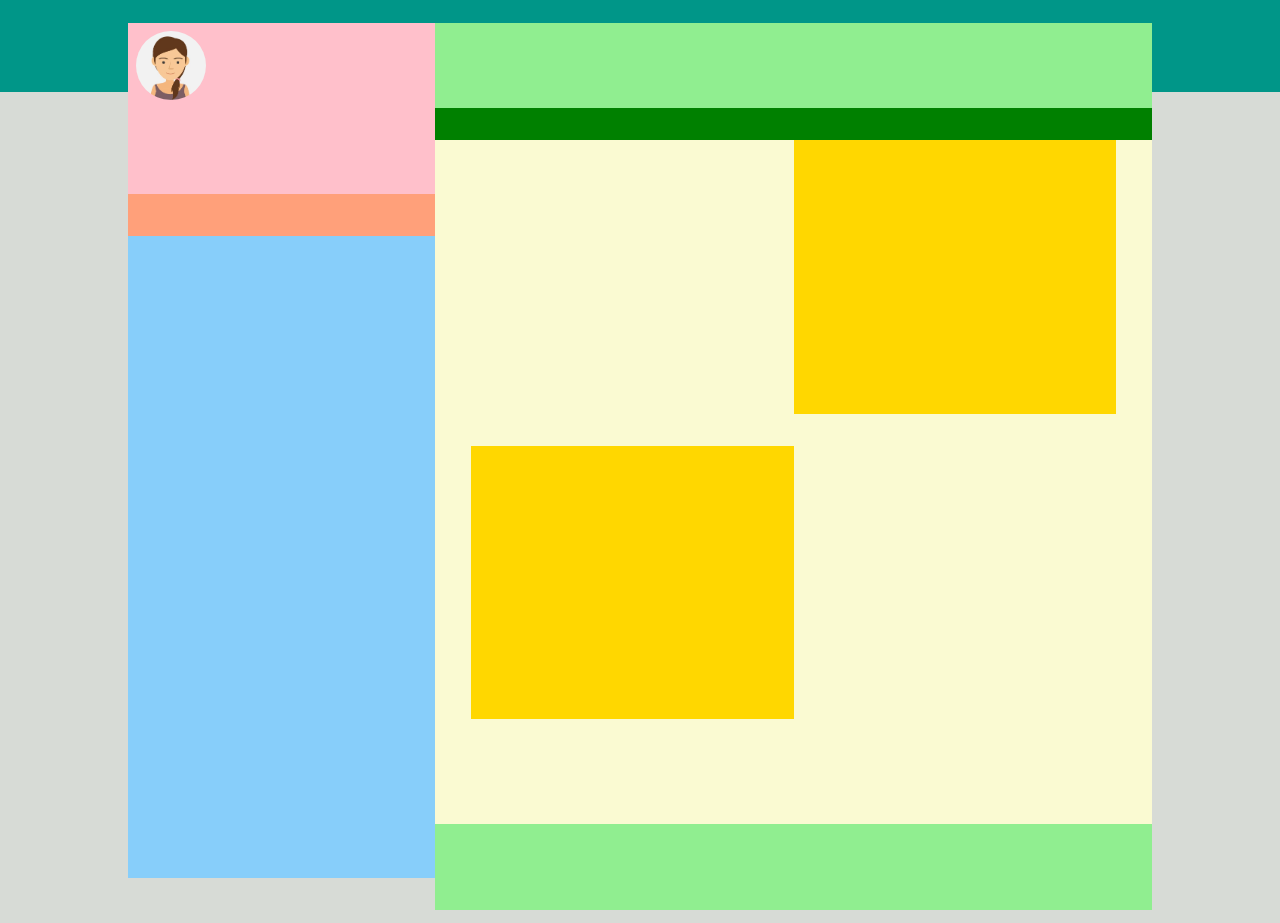
==== index.html @ c5ef65d3 "add div profile" ====
<!DOCTYPE html>
<html lang="en">

<head>
    <meta charset="UTF-8">
    <meta name="viewport" content="width=device-width, initial-scale=1.0">
    <link rel="stylesheet" href="./assets/css/style.css">
    <link rel="preconnect" href="https://fonts.googleapis.com">
    <link rel="preconnect" href="https://fonts.gstatic.com" crossorigin>
    <link href="https://fonts.googleapis.com/css2?family=Lato:wght@400;700&display=swap" rel="stylesheet">
    <link rel="stylesheet" href="https://cdnjs.cloudflare.com/ajax/libs/font-awesome/6.5.1/css/all.min.css" integrity="sha512-DTOQO9RWCH3ppGqcWaEA1BIZOC6xxalwEsw9c2QQeAIftl+Vegovlnee1c9QX4TctnWMn13TZye+giMm8e2LwA==" crossorigin="anonymous" referrerpolicy="no-referrer" />

    <title>Boolzapp</title>

</head>

<body class="debug">

    <div class="web-app">

        <div class="left">

            <div class="profile d-flex">
                <div class="pic">
                    <img src="./assets/img/avatar_io.jpg" alt="">
                </div>
                <!-- /.pic -->

                <div class="action">
                    <a href="#"><i class="fa-solid fa-circle-notch"></i></a>
                    <a href="#"><i class="fa-solid fa-message"></i></a>
                    <a href="#"><i class="fa-solid fa-ellipsis-vertical"></i></a>
                </div>
                <!-- /.action -->
            </div>
            <!-- /.profile -->

            <div class="notifications">

            </div>
            <!-- /.notifications -->

            <div class="search">

            </div>
            <!-- /.cearch -->

            <div class="contacts">

            </div>
            <!-- /.contacts -->

        </div>
        <!-- /.left -->


        <div class="right">

            <div class="contact">

            </div>
            <!-- /.contact -->

            <div class="chat">
                <div class="container-sm">
                    <div class="top-chat">

                    </div>
                    <!-- /.top-chat -->

                    <div class="bottom-chat">

                    </div>
                    <!-- /.bottom-chat -->
                </div>


            </div>
            <!-- /.chat -->

            <div class="write">

            </div>
            <!-- /.write -->


        </div>
        <!-- /.right -->

    </div>
    <!-- /.web-app -->

</body>

</html>
---- assets/css/style.css ----
* {
    margin: 0;
    padding: 0;
    box-sizing: border-box;
}

/* color palette */
:root{
    --bool-light:rgba(255, 255, 255, 1);
    --bool-lighter:rgba(234, 234, 234, 1);
    --bool-body-primary:rgba(215, 219, 214, 1);
    --bool-body-secondary: rgba(0, 150, 136, 1);
    --bool-chat:rgba(213, 249, 186, 1);
    --bool-sky:rgba(142, 218, 252, 1);
    --bool-icon: rgba(177, 177, 177, 1);
    --bool-dark: rgba(0, 0, 0, 1);

}

body{
    height: 100vh;
    overflow: hidden;
    background: linear-gradient(to top, rgba(215, 219, 214, 1) 90% ,rgba(0, 150, 136, 1) 50%);
    font-family: 'Lato', sans-serif;
}

img{
    max-width: 100%;
    border-radius: 50%;
}

/* #region utilities */

.d-flex{
    display: flex;
}


/* #region utilities */


/* #region Debug */

.debug{
    background-color: red;
    
}

.debug .web-app{
    background-color: yellow;
}

.debug .left{
    background-color: aqua;
}

.debug .right{
    background-color: green;
}

.debug .profile{
    background-color: pink;
    
}

.debug .notifications{
    background-color: pink;
    height: 10%;
}

.debug .search{
    background-color:lightsalmon;
    height: 5%;
}

.debug .contacts{
    background-color:lightskyblue;
    height: 75%;
}

.debug .contact{
    background-color: lightgreen;
    height: 10%;
}
.debug .chat{
    background-color: lightgoldenrodyellow;
    height: 80%;
}

.debug .write{
    background-color: lightgreen;
    height: 10%;
}

.debug .container-sm{
    height: 100%;
}

.debug .top-chat{
    height: 40%;
    background-color: gold;
}

.debug .bottom-chat{
    height: 40%;
    background-color: gold;
}


/* #endregion Debug */

/* #region web-app */

.web-app{
    width: 80%;
    height: 95vh;
    margin: auto;
    margin-top: 2.5vh;
    display: flex;
}

/* #region left */

.left{
    height: 100%;
    width: 30%;
}

.profile{
    background-color: var(--bool-lighter);
    height: 10%;
    justify-content: space-between;
    padding: 0.5rem;

}

.pic{
    aspect-ratio: 1;
    object-fit: cover;
    
}

.action{
    align-self: center;
}

.action a{
    color: var(--bool-icon);
    text-decoration: none;
    font-size: x-large;
    padding: 0 0.5rem;
}

/* #endregion left */

/* #region right */

.right{
    height: 100%;
    width: 70%;
}

.container-sm{
    width: 90%;
    margin: auto;
}

.top-chat{
    width: 50%;
    margin-left: 50%;
    margin-top: 2rem;
    margin-bottom: 2rem;
}

.bottom-chat{
    width: 50%;
    margin-right: 50%;
}
/* #endregion right */

/* #endregion web-app */

/* #region @media */

@media screen and (max-width:991px) {
    .web-app{
       width: 100%;
       height: 100vh;
       margin: 0;
    }

    .left{
        width: 10%;
    }

    .action{
        display: none;
    }
    
    .right{
        width: 90%;
    }
    
    .notifications{
        display: none;
    }

    .search{
        display: none;
    }

    .debug .contacts{
        height: 90%;
    }
}

@media screen and (max-width:540px){
    .left{
        display: none;
    }
    
    .right{
        width: 100%;
    }
}

/* #endregion @media */
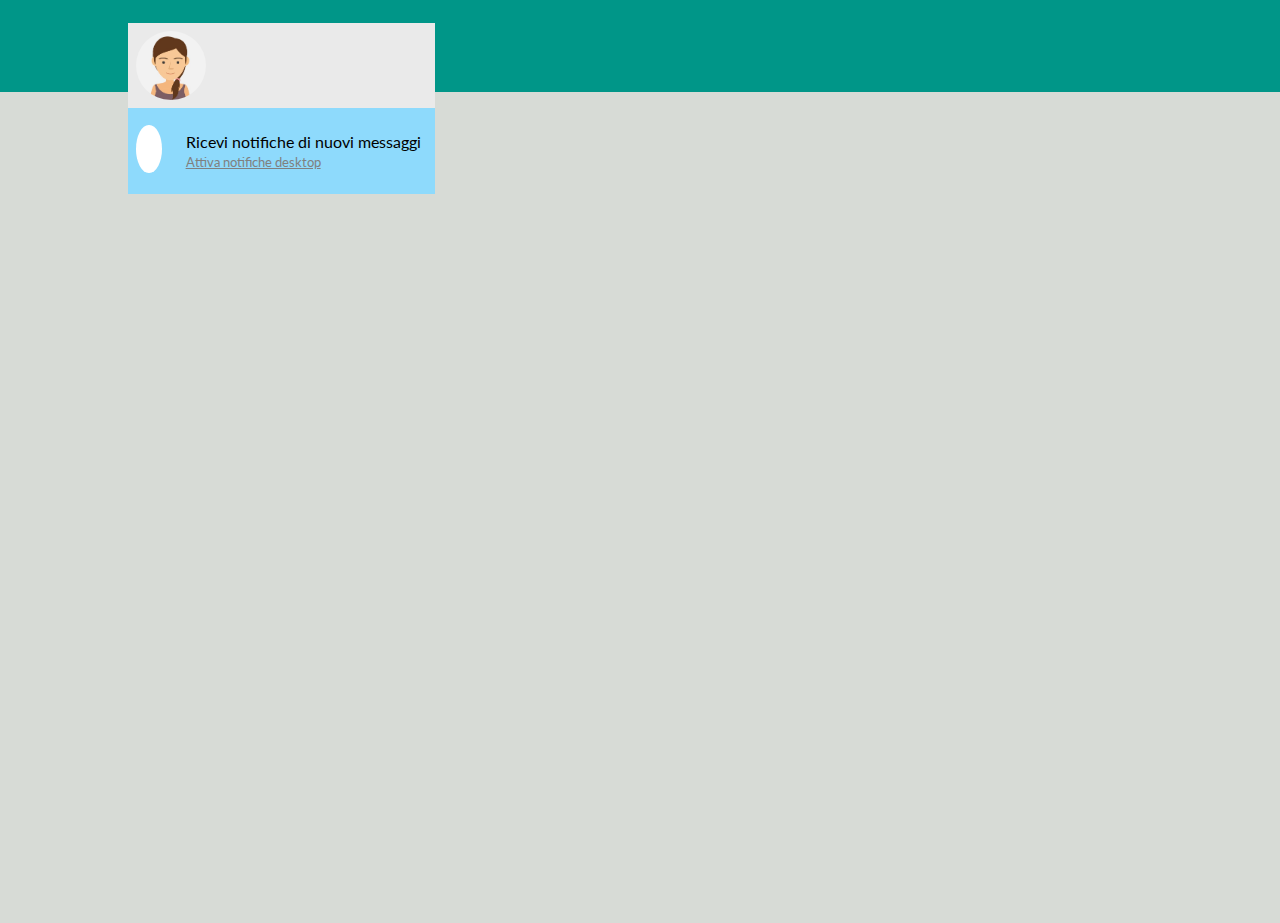
==== commit 951ac5e0: "add div notifications" ====
--- a/index.html
+++ b/index.html
@@ -14,7 +14,7 @@
 
 </head>
 
-<body class="debug">
+<body class="xdebug">
 
     <div class="web-app">
 
@@ -35,7 +35,14 @@
             </div>
             <!-- /.profile -->
 
-            <div class="notifications">
+            <div class="notifications d-flex">
+                <div class="pic">
+                    <i class="fa-solid fa-bell-slash"></i>
+                </div>
+                <div class="receive">
+                    <p>Ricevi notifiche di nuovi messaggi</p>
+                    <a href="#">Attiva notifiche desktop</a>
+                </div>
 
             </div>
             <!-- /.notifications -->
--- a/assets/css/style.css
+++ b/assets/css/style.css
@@ -5,33 +5,33 @@
 }
 
 /* color palette */
-:root{
-    --bool-light:rgba(255, 255, 255, 1);
-    --bool-lighter:rgba(234, 234, 234, 1);
-    --bool-body-primary:rgba(215, 219, 214, 1);
+:root {
+    --bool-light: rgba(255, 255, 255, 1);
+    --bool-lighter: rgba(234, 234, 234, 1);
+    --bool-body-primary: rgba(215, 219, 214, 1);
     --bool-body-secondary: rgba(0, 150, 136, 1);
-    --bool-chat:rgba(213, 249, 186, 1);
-    --bool-sky:rgba(142, 218, 252, 1);
+    --bool-chat: rgba(213, 249, 186, 1);
+    --bool-sky: rgba(142, 218, 252, 1);
     --bool-icon: rgba(177, 177, 177, 1);
     --bool-dark: rgba(0, 0, 0, 1);
 
 }
 
-body{
+body {
     height: 100vh;
     overflow: hidden;
-    background: linear-gradient(to top, rgba(215, 219, 214, 1) 90% ,rgba(0, 150, 136, 1) 50%);
+    background: linear-gradient(to top, rgba(215, 219, 214, 1) 90%, rgba(0, 150, 136, 1) 50%);
     font-family: 'Lato', sans-serif;
 }
 
-img{
+img {
     max-width: 100%;
     border-radius: 50%;
 }
 
 /* #region utilities */
 
-.d-flex{
+.d-flex {
     display: flex;
 }
 
@@ -41,67 +41,68 @@
 
 /* #region Debug */
 
-.debug{
+.debug {
     background-color: red;
-    
-}
-
-.debug .web-app{
+
+}
+
+.debug .web-app {
     background-color: yellow;
 }
 
-.debug .left{
+.debug .left {
     background-color: aqua;
 }
 
-.debug .right{
+.debug .right {
     background-color: green;
 }
 
-.debug .profile{
+.debug .profile {
     background-color: pink;
-    
-}
-
-.debug .notifications{
+
+}
+
+.debug .notifications {
     background-color: pink;
     height: 10%;
 }
 
-.debug .search{
-    background-color:lightsalmon;
+.debug .search {
+    background-color: lightsalmon;
     height: 5%;
 }
 
-.debug .contacts{
-    background-color:lightskyblue;
+.debug .contacts {
+    background-color: lightskyblue;
     height: 75%;
 }
 
-.debug .contact{
+.debug .contact {
     background-color: lightgreen;
     height: 10%;
 }
-.debug .chat{
+
+.debug .chat {
     background-color: lightgoldenrodyellow;
     height: 80%;
 }
 
-.debug .write{
+.debug .write {
     background-color: lightgreen;
     height: 10%;
 }
 
-.debug .container-sm{
+.debug .container-sm {
     height: 100%;
 }
 
-.debug .top-chat{
+.debug .top-chat {
     height: 40%;
     background-color: gold;
 }
 
-.debug .bottom-chat{
+.debug .bottom-chat {
     height: 40%;
     background-color: gold;
 }
@@ -111,7 +112,7 @@
 
 /* #region web-app */
 
-.web-app{
+.web-app {
     width: 80%;
     height: 95vh;
     margin: auto;
@@ -121,61 +122,94 @@
 
 /* #region left */
 
-.left{
+.left {
     height: 100%;
     width: 30%;
 }
 
-.profile{
+/* #region profile */
+.profile {
     background-color: var(--bool-lighter);
     height: 10%;
     justify-content: space-between;
-    padding: 0.5rem;
-
-}
-
-.pic{
+
+}
+
+.pic {
     aspect-ratio: 1;
     object-fit: cover;
-    
-}
-
-.action{
+    padding: 0.5rem;
+
+}
+
+.action {
     align-self: center;
-}
-
-.action a{
+    padding: 0 1rem;
+}
+
+.action a {
     color: var(--bool-icon);
     text-decoration: none;
     font-size: x-large;
     padding: 0 0.5rem;
 }
 
+/* #endregion profile */
+
+/* #region notifications */
+
+.notifications{
+    background-color: var(--bool-sky);
+    height: 10%;
+    align-items: center;
+    gap: 1rem;
+}
+
+.notifications .pic{
+    font-size: large;
+}
+
+.pic i{
+    background-color: var(--bool-light);
+    padding: 0.8rem;
+    border-radius: 50%;
+    color: var(--bool-sky);
+}
+
+
+.receive a{
+    color: gray;
+    font-size: 0.8rem;
+}
+/* #endregion notifications */
+
+
 /* #endregion left */
 
 /* #region right */
 
-.right{
+.right {
     height: 100%;
     width: 70%;
 }
 
-.container-sm{
+.container-sm {
     width: 90%;
     margin: auto;
 }
 
-.top-chat{
+.top-chat {
     width: 50%;
     margin-left: 50%;
     margin-top: 2rem;
     margin-bottom: 2rem;
 }
 
-.bottom-chat{
+.bottom-chat {
     width: 50%;
     margin-right: 50%;
 }
+
 /* #endregion right */
 
 /* #endregion web-app */
@@ -183,43 +217,43 @@
 /* #region @media */
 
 @media screen and (max-width:991px) {
-    .web-app{
-       width: 100%;
-       height: 100vh;
-       margin: 0;
-    }
-
-    .left{
+    .web-app {
+        width: 100%;
+        height: 100vh;
+        margin: 0;
+    }
+
+    .left {
         width: 10%;
     }
 
-    .action{
-        display: none;
-    }
-    
-    .right{
+    .action {
+        display: none;
+    }
+
+    .right {
         width: 90%;
     }
-    
-    .notifications{
-        display: none;
-    }
-
-    .search{
-        display: none;
-    }
-
-    .debug .contacts{
+
+    .notifications {
+        display: none;
+    }
+
+    .search {
+        display: none;
+    }
+
+    .debug .contacts {
         height: 90%;
     }
 }
 
-@media screen and (max-width:540px){
-    .left{
-        display: none;
-    }
-    
-    .right{
+@media screen and (max-width:540px) {
+    .left {
+        display: none;
+    }
+
+    .right {
         width: 100%;
     }
 }
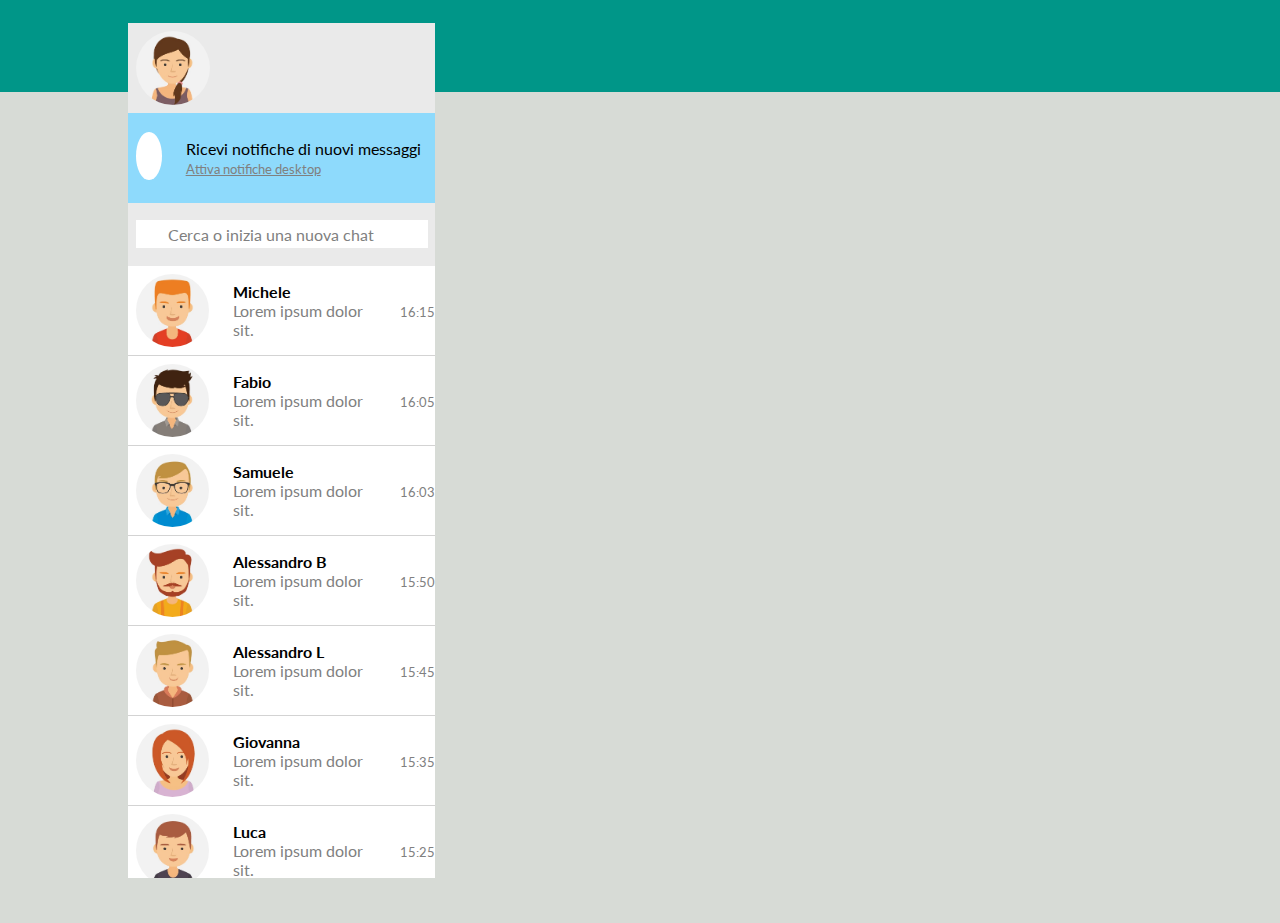
==== commit dd70c8c8: "add left web app" ====
--- a/index.html
+++ b/index.html
@@ -47,12 +47,187 @@
             </div>
             <!-- /.notifications -->
 
-            <div class="search">
-
+            <div class="search d-flex">
+                <div class="btn-search d-flex">
+                    <a href="#"><i class="fa-solid fa-magnifying-glass"></i></a>
+                    <p>Cerca o inizia una nuova chat</p>
+                </div>
             </div>
             <!-- /.cearch -->
 
             <div class="contacts">
+
+                <div class="recent d-flex">
+
+                    <div class="pic">
+                        <img src="./assets/img/avatar_1.jpg" alt="">
+                    </div>
+                    <!-- /.pic -->
+
+                    <div class="name">
+                        <h4>Michele</h4>
+                        <p>Lorem ipsum dolor sit.</p>
+                    </div>
+                    <!-- /.name -->
+
+                    <div class="hour">
+                        <span>16:15</span>
+                    </div>
+                    <!-- /.hour -->
+                </div>
+                <!-- /.recent -->
+                <div class="recent d-flex">
+
+                    <div class="pic">
+                        <img src="./assets/img/avatar_2.jpg" alt="">
+                    </div>
+                    <!-- /.pic -->
+
+                    <div class="name">
+                        <h4>Fabio</h4>
+                        <p>Lorem ipsum dolor sit.</p>
+                    </div>
+                    <!-- /.name -->
+
+                    <div class="hour">
+                        <span>16:05</span>
+                    </div>
+                    <!-- /.hour -->
+                </div>
+                <!-- /.recent -->
+                <div class="recent d-flex">
+
+                    <div class="pic">
+                        <img src="./assets/img/avatar_3.jpg" alt="">
+                    </div>
+                    <!-- /.pic -->
+
+                    <div class="name">
+                        <h4>Samuele</h4>
+                        <p>Lorem ipsum dolor sit.</p>
+                    </div>
+                    <!-- /.name -->
+
+                    <div class="hour">
+                        <span>16:03</span>
+                    </div>
+                    <!-- /.hour -->
+                </div>
+                <!-- /.recent -->
+                <div class="recent d-flex">
+
+                    <div class="pic">
+                        <img src="./assets/img/avatar_4.jpg" alt="">
+                    </div>
+                    <!-- /.pic -->
+
+                    <div class="name">
+                        <h4>Alessandro B</h4>
+                        <p>Lorem ipsum dolor sit.</p>
+                    </div>
+                    <!-- /.name -->
+
+                    <div class="hour">
+                        <span>15:50</span>
+                    </div>
+                    <!-- /.hour -->
+                </div>
+                <!-- /.recent -->
+                <div class="recent d-flex">
+
+                    <div class="pic">
+                        <img src="./assets/img/avatar_5.jpg" alt="">
+                    </div>
+                    <!-- /.pic -->
+
+                    <div class="name">
+                        <h4>Alessandro L</h4>
+                        <p>Lorem ipsum dolor sit.</p>
+                    </div>
+                    <!-- /.name -->
+
+                    <div class="hour">
+                        <span>15:45</span>
+                    </div>
+                    <!-- /.hour -->
+                </div>
+                <!-- /.recent -->
+                <div class="recent d-flex">
+
+                    <div class="pic">
+                        <img src="./assets/img/avatar_6.jpg" alt="">
+                    </div>
+                    <!-- /.pic -->
+
+                    <div class="name">
+                        <h4>Giovanna</h4>
+                        <p>Lorem ipsum dolor sit.</p>
+                    </div>
+                    <!-- /.name -->
+
+                    <div class="hour">
+                        <span>15:35</span>
+                    </div>
+                    <!-- /.hour -->
+                </div>
+                <!-- /.recent -->
+                <div class="recent d-flex">
+
+                    <div class="pic">
+                        <img src="./assets/img/avatar_7.jpg" alt="">
+                    </div>
+                    <!-- /.pic -->
+
+                    <div class="name">
+                        <h4>Luca</h4>
+                        <p>Lorem ipsum dolor sit.</p>
+                    </div>
+                    <!-- /.name -->
+
+                    <div class="hour">
+                        <span>15:25</span>
+                    </div>
+                    <!-- /.hour -->
+                </div>
+                <!-- /.recent -->
+                <div class="recent d-flex">
+
+                    <div class="pic">
+                        <img src="./assets/img/avatar_8.jpg" alt="">
+                    </div>
+                    <!-- /.pic -->
+
+                    <div class="name">
+                        <h4>james</h4>
+                        <p>Lorem ipsum dolor sit.</p>
+                    </div>
+                    <!-- /.name -->
+
+                    <div class="hour">
+                        <span>15:15</span>
+                    </div>
+                    <!-- /.hour -->
+                </div>
+                <!-- /.recent -->
+                <div class="recent d-flex">
+
+                    <div class="pic">
+                        <img src="./assets/img/avatar_9.jpg" alt="">
+                    </div>
+                    <!-- /.pic -->
+
+                    <div class="name">
+                        <h4>Ermenegilda</h4>
+                        <p>Lorem ipsum dolor sit.</p>
+                    </div>
+                    <!-- /.name -->
+
+                    <div class="hour">
+                        <span>15:10</span>
+                    </div>
+                    <!-- /.hour -->
+                </div>
+                <!-- /.recent -->
 
             </div>
             <!-- /.contacts -->
--- a/assets/css/style.css
+++ b/assets/css/style.css
@@ -35,7 +35,12 @@
     display: flex;
 }
 
-
+.pic {
+    aspect-ratio: 1;
+    object-fit: cover;
+    padding: 0.5rem;
+
+}
 /* #region utilities */
 
 
@@ -130,17 +135,12 @@
 /* #region profile */
 .profile {
     background-color: var(--bool-lighter);
-    height: 10%;
+    height: 10vh;
     justify-content: space-between;
 
 }
 
-.pic {
-    aspect-ratio: 1;
-    object-fit: cover;
-    padding: 0.5rem;
-
-}
+
 
 .action {
     align-self: center;
@@ -160,7 +160,7 @@
 
 .notifications{
     background-color: var(--bool-sky);
-    height: 10%;
+    height: 10vh;
     align-items: center;
     gap: 1rem;
 }
@@ -183,6 +183,58 @@
 }
 /* #endregion notifications */
 
+/* #region search */
+
+.search{
+    height: 7vh;
+    background-color: var(--bool-lighter);
+    align-items: center;
+    color: gray;
+    
+}
+
+.btn-search{
+    gap: 1rem;
+    background-color: var(--bool-light);
+    padding: 0.3rem 1rem;
+    width: 95%;
+    margin: auto;
+}
+
+.btn-search a{
+    color: gray;
+}
+/* #endregion search */
+
+/* #region contacts */
+
+.contacts{
+    height: 68vh;
+    overflow-y: auto;
+    background-color: var(--bool-light);
+}
+
+.recent{
+    height: 10vh;
+    gap: 1rem;
+    border-bottom: 0.1px solid lightgray;
+}
+
+.name, .hour{
+    align-self: center;
+}
+
+.recent p, .recent span{
+    color: gray;
+}
+
+.recent span{
+    font-size: 0.8rem;
+}
+
+/* #region contacts */
+
+
 
 /* #endregion left */
 
@@ -227,7 +279,7 @@
         width: 10%;
     }
 
-    .action {
+    .action, .notifications, .search ,.name ,.hour{
         display: none;
     }
 
@@ -235,17 +287,11 @@
         width: 90%;
     }
 
-    .notifications {
-        display: none;
-    }
-
-    .search {
-        display: none;
-    }
-
-    .debug .contacts {
-        height: 90%;
-    }
+    .contacts {
+        height: 90vh;
+    }
+
+
 }
 
 @media screen and (max-width:540px) {
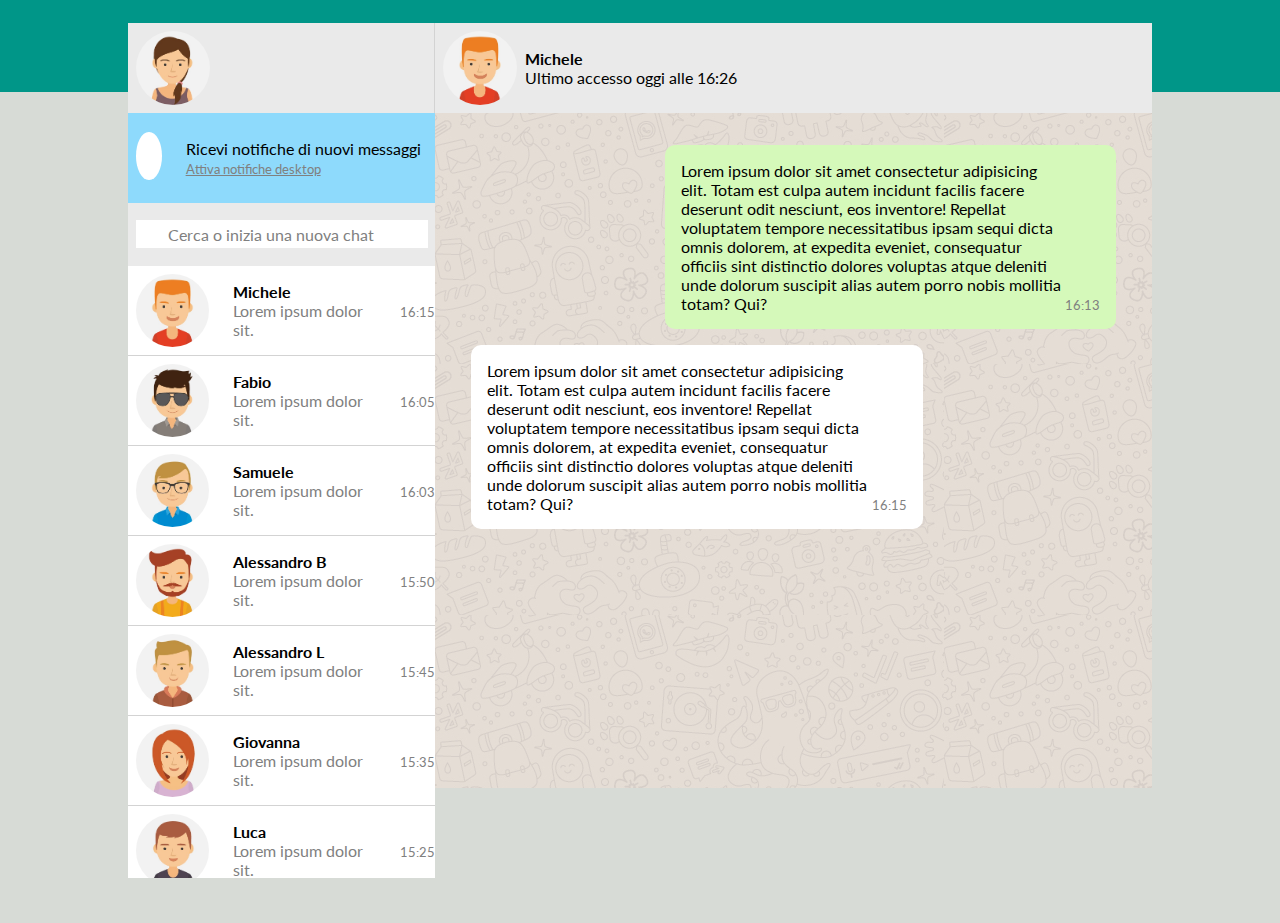
==== commit 8cb440f6: "add chat right" ====
--- a/index.html
+++ b/index.html
@@ -212,7 +212,7 @@
                 <div class="recent d-flex">
 
                     <div class="pic">
-                        <img src="./assets/img/avatar_9.jpg" alt="">
+                        <img src="./assets/img/avatar_io.jpg" alt="">
                     </div>
                     <!-- /.pic -->
 
@@ -238,7 +238,22 @@
 
         <div class="right">
 
-            <div class="contact">
+            <div class="contact d-flex">
+
+                <div class="pic">
+                    <img src="./assets/img/avatar_1.jpg" alt="">
+                </div>
+
+                <div class="name-top">
+                    <h4>Michele</h4>
+                    <p>Ultimo accesso oggi alle 16:26</p>
+                </div>
+
+                <div class="action">
+                    <a href="#"><i class="fa-solid fa-magnifying-glass"></i></a>
+                    <a href="#"><i class="fa-solid fa-paperclip"></i></a>
+                    <a href="#"><i class="fa-solid fa-ellipsis-vertical"></i></a>
+                </div>
 
             </div>
             <!-- /.contact -->
@@ -246,12 +261,27 @@
             <div class="chat">
                 <div class="container-sm">
                     <div class="top-chat">
-
+                        <div class="text d-flex">
+                            <p>Lorem ipsum dolor sit amet consectetur adipisicing elit. Totam est culpa autem incidunt facilis facere deserunt odit nesciunt, eos inventore! Repellat voluptatem tempore necessitatibus ipsam sequi dicta omnis dolorem, at expedita eveniet, consequatur officiis sint distinctio dolores voluptas atque deleniti unde dolorum suscipit alias autem porro nobis mollitia totam? Qui?</p>
+                            
+                            <div class="right-text d-flex">
+                                <i class="fa-solid fa-chevron-down"></i>
+                                <span>16:13</span>
+                            </div>
+                            
+                        </div>
                     </div>
                     <!-- /.top-chat -->
 
                     <div class="bottom-chat">
-
+                        <div class="text d-flex">
+                            <p>Lorem ipsum dolor sit amet consectetur adipisicing elit. Totam est culpa autem incidunt facilis facere deserunt odit nesciunt, eos inventore! Repellat voluptatem tempore necessitatibus ipsam sequi dicta omnis dolorem, at expedita eveniet, consequatur officiis sint distinctio dolores voluptas atque deleniti unde dolorum suscipit alias autem porro nobis mollitia totam? Qui?</p>
+                            <div class="right-text d-flex">
+                                <i class="fa-solid fa-chevron-down"></i>
+                                <span>16:15</span>
+                            </div>
+                            
+                        </div>
                     </div>
                     <!-- /.bottom-chat -->
                 </div>
@@ -261,6 +291,8 @@
             <!-- /.chat -->
 
             <div class="write">
+
+                
 
             </div>
             <!-- /.write -->
--- a/assets/css/style.css
+++ b/assets/css/style.css
@@ -137,6 +137,7 @@
     background-color: var(--bool-lighter);
     height: 10vh;
     justify-content: space-between;
+    border-right: 0.1px solid lightgray;
 
 }
 
@@ -232,7 +233,7 @@
     font-size: 0.8rem;
 }
 
-/* #region contacts */
+/* #endregion contacts */
 
 
 
@@ -251,16 +252,64 @@
 }
 
 .top-chat {
-    width: 50%;
-    margin-left: 50%;
-    margin-top: 2rem;
-    margin-bottom: 2rem;
+    width: 70%;
+    margin-left: 30%;
+    background-color: var(--bool-chat);
+    border-radius: 10px;
 }
 
 .bottom-chat {
-    width: 50%;
-    margin-right: 50%;
-}
+    width: 70%;
+    margin-right: 30%;
+    background-color: var(--bool-light);
+    border-radius: 10px;
+}
+
+
+/* #region contact */
+
+.contact{
+    height: 10vh;
+    background-color: var(--bool-lighter);
+}
+
+.name-top{
+    align-self: center;
+    flex-grow: 1;
+}
+
+
+/* #endregion contact */
+
+/* #region chat */
+
+.chat{
+    background-image: url(../img/mine.jpg);
+    height: 75vh;
+    padding: 2rem 0;
+}
+
+.text{
+    padding: 1rem;
+    margin-bottom: 1rem;
+    
+}
+
+.right-text i{
+    color: gray;
+}
+
+.right-text span{
+    color: gray;
+    font-size: 0.8rem;
+}
+
+.right-text{
+    flex-direction: column;
+    justify-content: space-between;
+}
+/* #endregion chat */
+
 
 /* #endregion right */
 
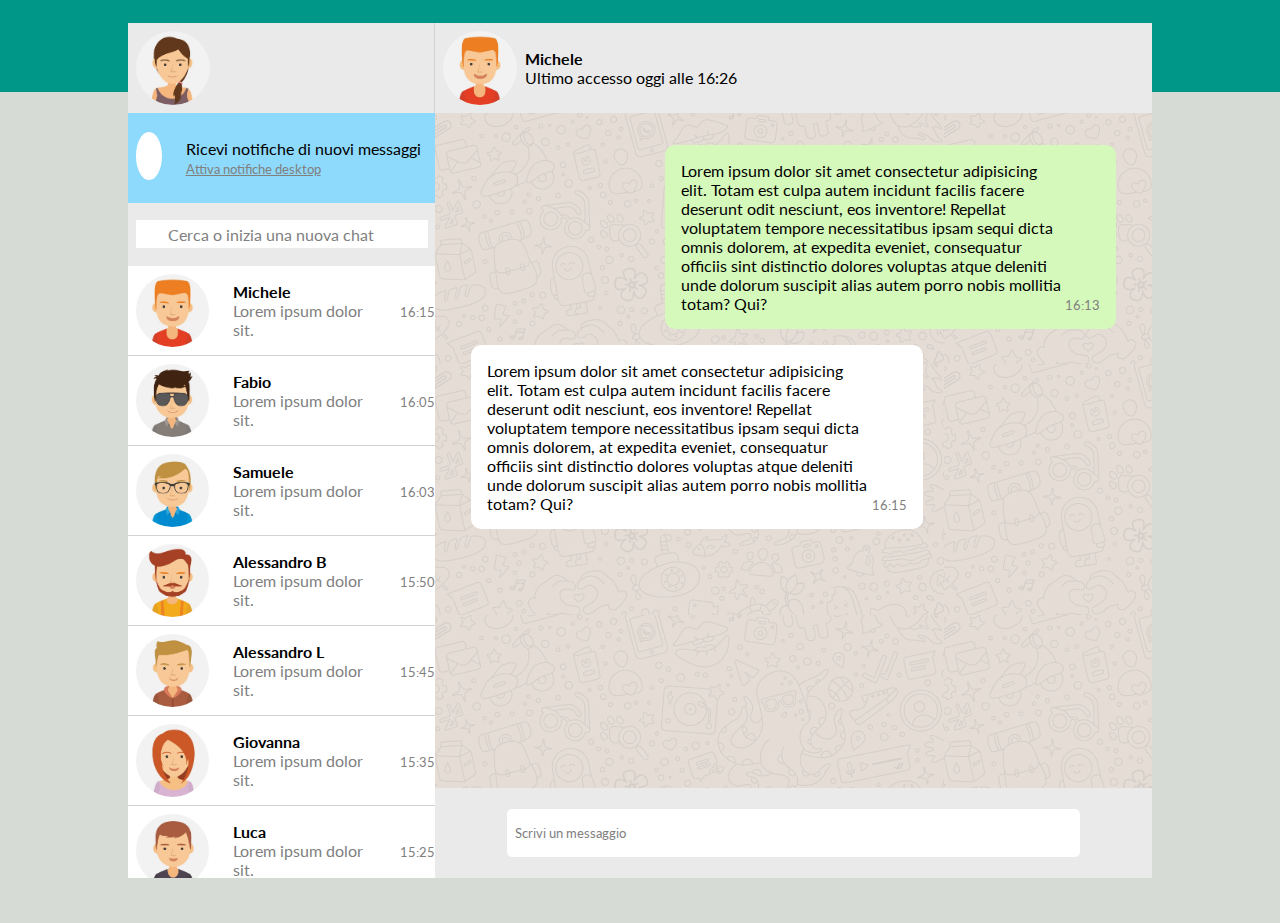
==== commit e790a6cf: "add div write and fix responsive" ====
--- a/index.html
+++ b/index.html
@@ -290,9 +290,14 @@
             </div>
             <!-- /.chat -->
 
-            <div class="write">
-
-                
+            <div class="write d-flex">
+                <a href="#"><i class="fa-regular fa-face-smile"></i></a>
+
+                <a href="" class="write-here"> Scrivi un messaggio</a>
+
+                <a href="#"><i class="fa-solid fa-microphone"></i></a>
+
+
 
             </div>
             <!-- /.write -->
--- a/assets/css/style.css
+++ b/assets/css/style.css
@@ -148,7 +148,7 @@
     padding: 0 1rem;
 }
 
-.action a {
+.action a ,.write a{
     color: var(--bool-icon);
     text-decoration: none;
     font-size: x-large;
@@ -311,6 +311,32 @@
 /* #endregion chat */
 
 
+/* #region write */
+
+.write{
+    height: 10vh;
+    background-color: var(--bool-lighter);
+    justify-content: space-around;
+    align-items: center;
+}
+
+.write-here{
+    background-color: var(--bool-light);
+    width: 80%;
+    border-radius: 5px;
+    
+    
+}
+
+.write a:nth-child(2){
+    color: gray;
+    font-size: 0.8rem;
+    padding: 1rem 0.5rem;
+}
+
+
+/* #endregion write */
+
 /* #endregion right */
 
 /* #endregion web-app */
@@ -340,6 +366,10 @@
         height: 90vh;
     }
 
+    .chat{
+        height: 80vh;
+    }
+
 
 }
 
@@ -351,6 +381,10 @@
     .right {
         width: 100%;
     }
+
+    .chat{
+        overflow-y: auto;
+    }
 }
 
 /* #endregion @media */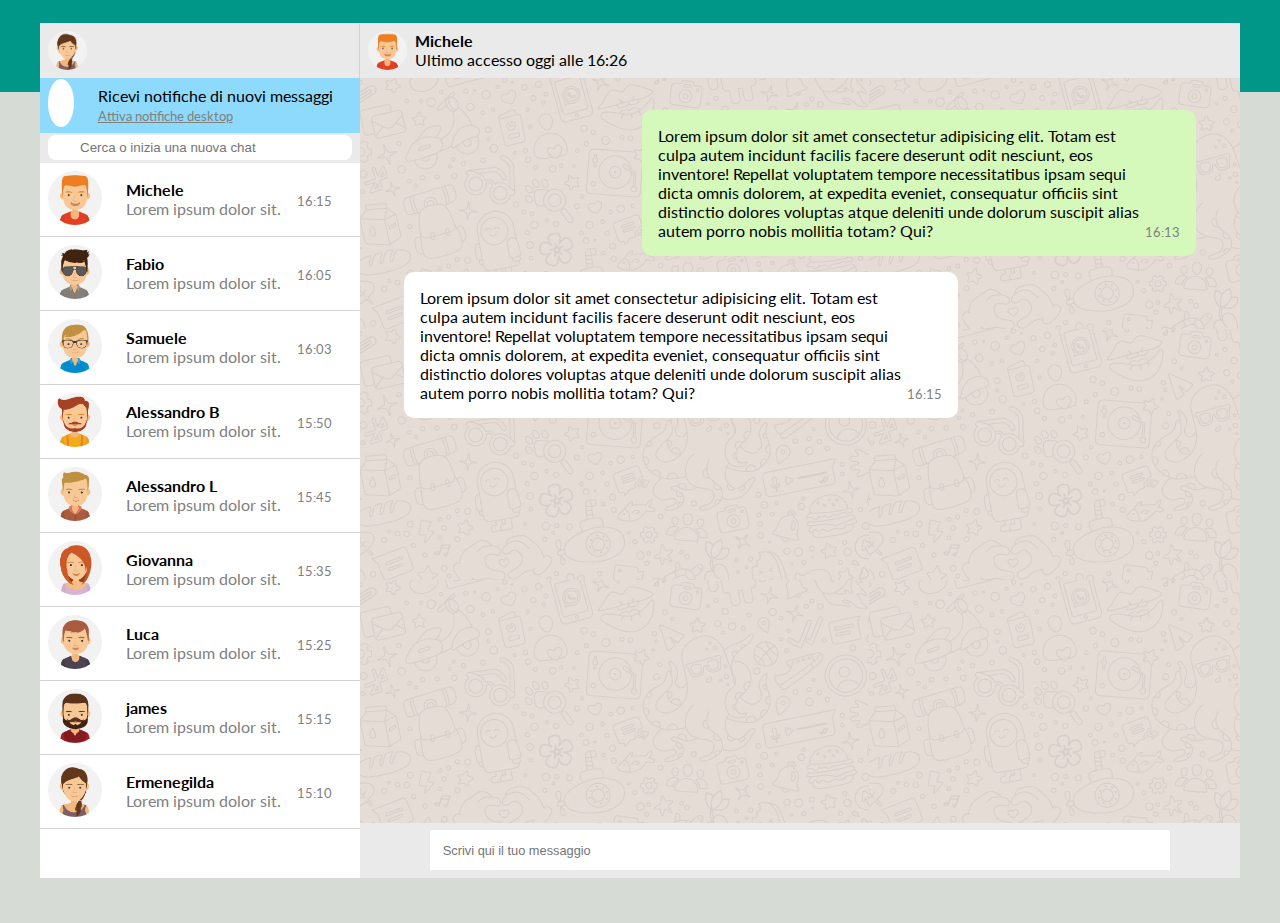
==== commit 734c0188: "fix input type text in left and right" ====
--- a/index.html
+++ b/index.html
@@ -14,8 +14,8 @@
 
 </head>
 
-<body class="xdebug">
-
+<body class="">
+    
     <div class="web-app">
 
         <div class="left">
@@ -48,9 +48,9 @@
             <!-- /.notifications -->
 
             <div class="search d-flex">
-                <div class="btn-search d-flex">
-                    <a href="#"><i class="fa-solid fa-magnifying-glass"></i></a>
-                    <p>Cerca o inizia una nuova chat</p>
+                <div class="box d-flex">
+                    <i class="fa-solid fa-magnifying-glass"></i>
+                    <input type="text" placeholder="Cerca o inizia una nuova chat">
                 </div>
             </div>
             <!-- /.cearch -->
@@ -291,11 +291,11 @@
             <!-- /.chat -->
 
             <div class="write d-flex">
-                <a href="#"><i class="fa-regular fa-face-smile"></i></a>
-
-                <a href="" class="write-here"> Scrivi un messaggio</a>
-
-                <a href="#"><i class="fa-solid fa-microphone"></i></a>
+                <a href="#" class="hidden"><i class="fa-regular fa-face-smile"></i></a>
+
+                <input type="text" placeholder="Scrivi qui il tuo messaggio">
+
+                <a href="#" class="hidden"><i class="fa-solid fa-microphone"></i></a>
 
 
 
--- a/assets/css/style.css
+++ b/assets/css/style.css
@@ -22,6 +22,7 @@
     overflow: hidden;
     background: linear-gradient(to top, rgba(215, 219, 214, 1) 90%, rgba(0, 150, 136, 1) 50%);
     font-family: 'Lato', sans-serif;
+
 }
 
 img {
@@ -41,7 +42,7 @@
     padding: 0.5rem;
 
 }
-/* #region utilities */
+/* #endregion utilities */
 
 
 /* #region Debug */
@@ -118,7 +119,7 @@
 /* #region web-app */
 
 .web-app {
-    width: 80%;
+    max-width: 1200px;
     height: 95vh;
     margin: auto;
     margin-top: 2.5vh;
@@ -129,17 +130,17 @@
 
 .left {
     height: 100%;
-    width: 30%;
+    min-width: 320px;
 }
 
 /* #region profile */
 .profile {
     background-color: var(--bool-lighter);
-    height: 10vh;
-    justify-content: space-between;
+    height: 55px; 
     border-right: 0.1px solid lightgray;
-
-}
+    gap: 7.5rem;
+}
+
 
 
 
@@ -161,7 +162,7 @@
 
 .notifications{
     background-color: var(--bool-sky);
-    height: 10vh;
+    height: 55px;
     align-items: center;
     gap: 1rem;
 }
@@ -187,36 +188,38 @@
 /* #region search */
 
 .search{
-    height: 7vh;
+    height: 30px;
     background-color: var(--bool-lighter);
     align-items: center;
     color: gray;
     
 }
 
-.btn-search{
+.box{
     gap: 1rem;
     background-color: var(--bool-light);
     padding: 0.3rem 1rem;
     width: 95%;
     margin: auto;
-}
-
-.btn-search a{
-    color: gray;
+    border-radius: 0.5rem;
+}
+
+[type="text"]{
+    border: none;
+    outline: none;
+   flex-grow: 1;
 }
 /* #endregion search */
 
 /* #region contacts */
 
 .contacts{
-    height: 68vh;
+    height: calc(100% - 140px);
     overflow-y: auto;
     background-color: var(--bool-light);
 }
 
 .recent{
-    height: 10vh;
     gap: 1rem;
     border-bottom: 0.1px solid lightgray;
 }
@@ -233,6 +236,11 @@
     font-size: 0.8rem;
 }
 
+.recent .pic{
+    width: 70px;
+}
+
+
 /* #endregion contacts */
 
 
@@ -243,7 +251,7 @@
 
 .right {
     height: 100%;
-    width: 70%;
+    flex-grow: 1;
 }
 
 .container-sm {
@@ -269,7 +277,7 @@
 /* #region contact */
 
 .contact{
-    height: 10vh;
+    height: 55px;
     background-color: var(--bool-lighter);
 }
 
@@ -285,7 +293,7 @@
 
 .chat{
     background-image: url(../img/mine.jpg);
-    height: 75vh;
+    height: calc(100% - 110px);
     padding: 2rem 0;
 }
 
@@ -307,14 +315,20 @@
 .right-text{
     flex-direction: column;
     justify-content: space-between;
-}
+    align-items: center;
+}
+
+.chat{
+    overflow-y: auto;
+}
+
 /* #endregion chat */
 
 
 /* #region write */
 
 .write{
-    height: 10vh;
+    height: 55px;
     background-color: var(--bool-lighter);
     justify-content: space-around;
     align-items: center;
@@ -328,10 +342,16 @@
     
 }
 
-.write a:nth-child(2){
-    color: gray;
+.write >input{
     font-size: 0.8rem;
-    padding: 1rem 0.5rem;
+    padding: 0.8rem;
+}
+
+.write >a{
+    width: 70px;
+    align-self: center;
+    display: flex;
+    justify-content: center;
 }
 
 
@@ -351,27 +371,30 @@
     }
 
     .left {
-        width: 10%;
+        min-width: 80px;
     }
 
     .action, .notifications, .search ,.name ,.hour{
         display: none;
     }
 
-    .right {
-        width: 90%;
-    }
-
     .contacts {
-        height: 90vh;
-    }
-
-    .chat{
-        height: 80vh;
-    }
-
-
-}
+        height: calc(100% - 55px);
+    }
+    .contact .action{
+        display: block;
+        padding: 0;
+    }
+
+    .recent {
+        justify-content: space-around;
+    }
+
+    .profile{
+        gap: 0;
+        justify-content: space-around;
+    }
+    
 
 @media screen and (max-width:540px) {
     .left {
@@ -382,8 +405,14 @@
         width: 100%;
     }
 
-    .chat{
-        overflow-y: auto;
+    .write a {
+        display: none;
+    }
+
+    [type="text"]{
+        width: 90%;
+        margin: auto;
+        flex-grow: 0;
     }
 }
 
